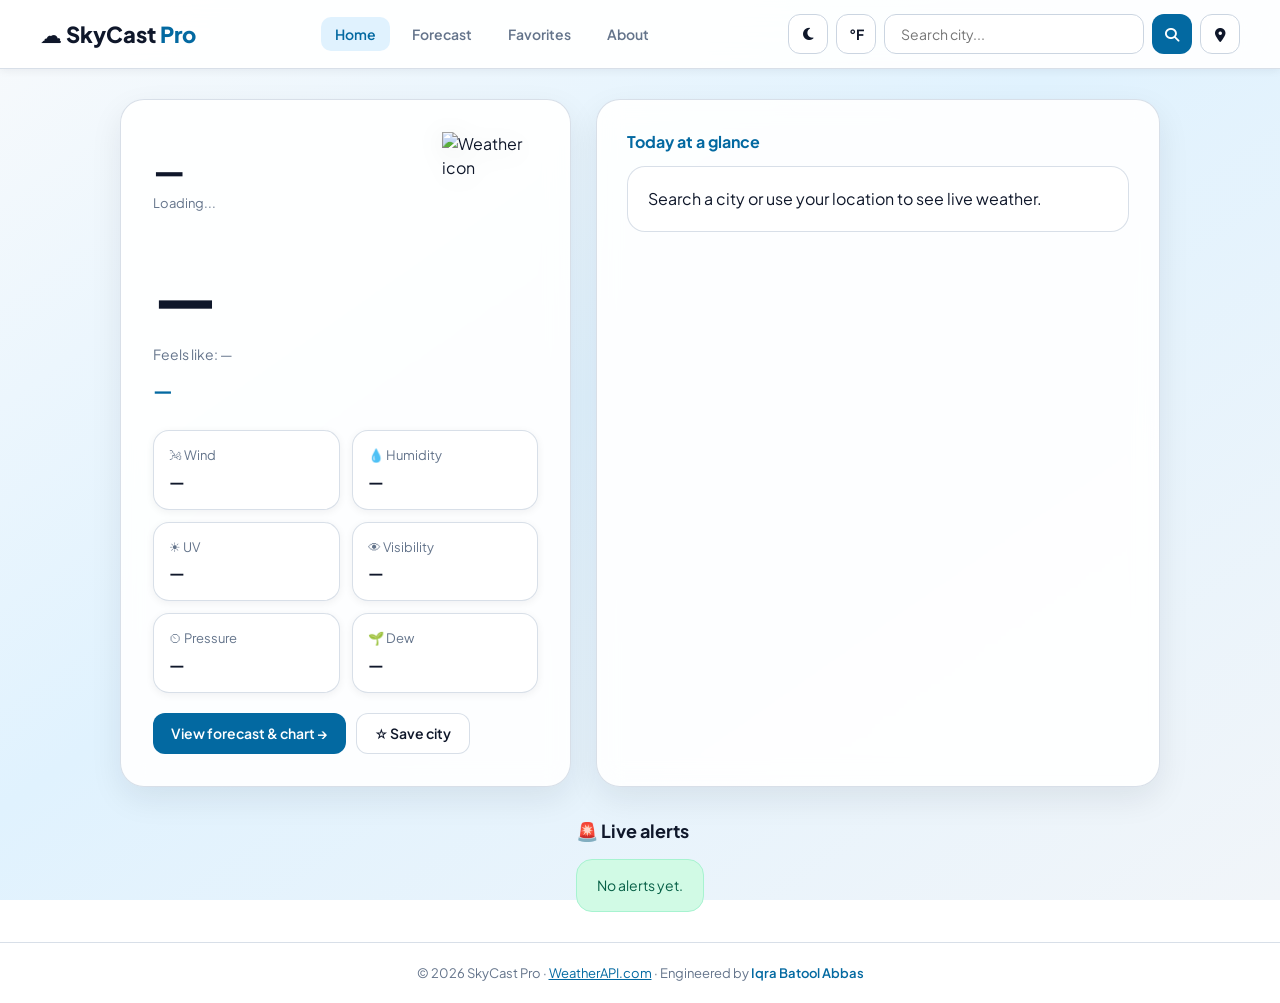
==== index.html @ 9d380429 "Initial commit - SkyCast Weather App" ====
<!DOCTYPE html>
<html lang="en">
<head>
  <meta charset="UTF-8">
  <meta name="viewport" content="width=device-width, initial-scale=1.0">
  <title>Home — SkyCast Weather</title>
  <script>document.documentElement.setAttribute("data-theme", localStorage.getItem("skycast_theme") || "light");</script>
  <link rel="stylesheet" href="style.css">
  <link rel="stylesheet" href="https://cdnjs.cloudflare.com/ajax/libs/font-awesome/6.5.1/css/all.min.css">
</head>
<body data-page="home">

  <nav class="navbar">
    <a href="index.html" class="logo">☁ SkyCast <span>Pro</span></a>
    <button id="navToggle" class="nav-toggle" type="button" aria-label="Open menu"><i class="fa-solid fa-bars"></i></button>
    <ul class="nav-links">
      <li><a href="index.html" class="nav-link" data-page="home">Home</a></li>
      <li><a href="forecast.html" class="nav-link" data-page="forecast">Forecast</a></li>
      <li><a href="favorites.html" class="nav-link" data-page="favorites">Favorites</a></li>
      <li><a href="about.html" class="nav-link" data-page="about">About</a></li>
    </ul>
    <div class="search-box">
      <button id="themeToggleBtn" class="theme-btn" type="button" aria-label="Toggle theme"></button>
      <button id="unitToggleBtn" class="unit-btn" type="button">°F</button>
      <input type="text" id="cityInput" placeholder="Search city...">
      <button id="searchBtn" type="button"><i class="fa-solid fa-magnifying-glass"></i></button>
      <button id="locationBtn" type="button"><i class="fa-solid fa-location-dot"></i></button>
    </div>
  </nav>

  <main class="main-container page-home home-clean">
    <section class="weather-card weather-card--hero">
      <div class="weather-top">
        <div>
          <h1 id="cityName">—</h1>
          <p id="regionText" class="region-text"></p>
          <p id="date">Loading...</p>
        </div>
        <img id="weatherIcon" src="" alt="Weather icon" width="96" height="96">
      </div>

      <div class="temp-container">
        <h2 id="temp">—</h2>
        <p id="feelsLikeMain">Feels like: —</p>
      </div>

      <p id="condition" class="condition-text">—</p>

      <div class="details-grid">
        <div class="detail-box">🌬 Wind <span id="windData">—</span></div>
        <div class="detail-box">💧 Humidity <span id="humidityData">—</span></div>
        <div class="detail-box">☀ UV <span id="uvData">—</span></div>
        <div class="detail-box">👁 Visibility <span id="visibilityData">—</span></div>
        <div class="detail-box">⏲ Pressure <span id="pressureData">—</span></div>
        <div class="detail-box">🌱 Dew <span id="dewPointData">—</span></div>
      </div>

      <div class="page-actions">
        <a href="forecast.html" class="btn-primary">View forecast & chart →</a>
        <button type="button" id="addFavoriteBtn" class="btn-secondary">☆ Save city</button>
      </div>
    </section>

    <section class="forecast-section">
      <h2 class="section-title">Today at a glance</h2>
      <div id="todaySummaryText" class="today-box summary-rich">
        Search a city or use your location to see live weather.
      </div>
    </section>
  </main>

  <section class="alert-section home-alerts">
    <h2>🚨 Live alerts</h2>
    <div class="alert-box" id="alertBox">No alerts yet.</div>
  </section>

  <footer class="app-footer"></footer>

  <script src="config.js"></script>
  <script src="js/api.js"></script>
  <script src="js/common.js"></script>
  <script src="js/home.js"></script>
</body>
</html>
---- style.css ----
/* ================= GLOBAL RESETS & VARIABLES ================= */
@import url('https://fonts.googleapis.com/css2?family=Plus+Jakarta+Sans:wght@400;500;600;700;800&display=swap');

* {
    margin: 0;
    padding: 0;
    box-sizing: border-box;
    font-family: 'Plus Jakarta Sans', 'Segoe UI', system-ui, sans-serif;
}

:root,
[data-theme="light"] {
    --bg-gradient: linear-gradient(145deg, #f8fafc 0%, #e0f2fe 45%, #f1f5f9 100%);
    --card-bg: rgba(255, 255, 255, 0.92);
    --card-solid: #ffffff;
    --card-border: rgba(203, 213, 225, 0.75);
    --text-main: #0f172a;
    --text-muted: #64748b;
    --accent-blue: #0369a1;
    --accent-sky: #0ea5e9;
    --accent-glow: rgba(14, 165, 233, 0.25);
    --input-bg: #ffffff;
    --nav-bg: rgba(255, 255, 255, 0.92);
    --footer-bg: rgba(255, 255, 255, 0.95);
    --tab-bg: #e2e8f0;
    --detail-bg: #f8fafc;
    --chart-line: #0ea5e9;
    --chart-fill: rgba(14, 165, 233, 0.18);
    --chart-grid: rgba(100, 116, 139, 0.2);
    --hero-overlay: linear-gradient(180deg, transparent 30%, rgba(15, 23, 42, 0.75) 100%);
    --shadow-sm: 0 2px 8px rgba(15, 23, 42, 0.06);
    --shadow-md: 0 12px 32px rgba(15, 23, 42, 0.08);
    --shadow-lg: 0 20px 50px rgba(15, 23, 42, 0.12);
    --radius-lg: 24px;
    --radius-md: 16px;
}

[data-theme="dark"] {
    --bg-gradient: linear-gradient(145deg, #0f172a 0%, #1e293b 45%, #0c4a6e 100%);
    --card-bg: rgba(30, 41, 59, 0.92);
    --card-solid: #1e293b;
    --card-border: rgba(51, 65, 85, 0.9);
    --text-main: #f1f5f9;
    --text-muted: #94a3b8;
    --accent-blue: #38bdf8;
    --accent-sky: #7dd3fc;
    --accent-glow: rgba(56, 189, 248, 0.3);
    --input-bg: #1e293b;
    --nav-bg: rgba(15, 23, 42, 0.95);
    --footer-bg: rgba(15, 23, 42, 0.98);
    --tab-bg: #334155;
    --detail-bg: #0f172a;
    --chart-line: #38bdf8;
    --chart-fill: rgba(56, 189, 248, 0.15);
    --chart-grid: rgba(148, 163, 184, 0.15);
    --hero-overlay: linear-gradient(180deg, transparent 20%, rgba(15, 23, 42, 0.9) 100%);
    --shadow-sm: 0 2px 12px rgba(0, 0, 0, 0.3);
    --shadow-md: 0 12px 32px rgba(0, 0, 0, 0.35);
    --shadow-lg: 0 20px 50px rgba(0, 0, 0, 0.45);
}

html {
    scroll-behavior: smooth;
}

body {
    background: var(--bg-gradient);
    background-attachment: fixed;
    color: var(--text-main);
    min-height: 100vh;
    overflow-x: hidden;
    line-height: 1.5;
    display: flex;
    flex-direction: column;
    transition: background 0.4s ease, color 0.3s ease;
}

/* ================= NAVBAR LAYER ================= */
.navbar {
    width: 100%;
    padding: 14px 40px;
    display: flex;
    justify-content: space-between;
    align-items: center;
    gap: 16px;
    background: var(--nav-bg);
    backdrop-filter: blur(16px);
    -webkit-backdrop-filter: blur(16px);
    border-bottom: 1px solid var(--card-border);
    box-shadow: var(--shadow-sm);
    position: sticky;
    top: 0;
    z-index: 100;
}

.logo {
    font-size: 22px;
    font-weight: 800;
    color: var(--text-main);
}

.logo span {
    color: var(--accent-blue);
}

.search-box {
    display: flex;
    gap: 8px;
    align-items: center;
}

.search-box input {
    padding: 10px 16px;
    width: 260px;
    border: 1px solid #cbd5e1;
    outline: none;
    border-radius: 12px;
    background: var(--input-bg);
    color: var(--text-main);
    font-size: 14px;
    transition: all 0.3s ease;
}

.search-box input:focus {
    border-color: var(--accent-blue);
    box-shadow: 0 0 0 3px rgba(2, 132, 199, 0.15);
}

.search-box button {
    width: 40px;
    height: 40px;
    border: 1px solid #cbd5e1;
    border-radius: 12px;
    cursor: pointer;
    background: #ffffff;
    color: var(--text-main);
    font-size: 14px;
    transition: all 0.2s ease;
}

.search-box button:hover {
    background: #f1f5f9;
    transform: translateY(-1px);
}

#searchBtn {
    background: var(--accent-blue);
    color: #ffffff;
    border: none;
}

#searchBtn:hover {
    background: #0369a1;
    box-shadow: 0 4px 12px rgba(2, 132, 199, 0.2);
}

/* ================= MAIN CONFIGURATION GRID ================= */
.main-container {
    width: 100%;
    display: grid;
    grid-template-columns: 1fr 1.25fr;
    gap: 25px;
    padding: 30px;
    max-width: 1300px;
    margin: 0 auto;
}

/* ================= LEFT MAIN WEATHER MODULE ================= */
.weather-card {
    background: var(--card-bg);
    border: 1px solid var(--card-border);
    border-radius: var(--radius-lg);
    padding: 32px;
    box-shadow: var(--shadow-md);
    backdrop-filter: blur(12px);
    transition: box-shadow 0.3s ease, transform 0.3s ease;
}

.weather-card:hover {
    box-shadow: var(--shadow-lg);
}

.weather-top {
    display: flex;
    justify-content: space-between;
    align-items: center;
}

.weather-top img {
    width: 80px;
    height: 80px;
}

#cityName {
    font-size: 32px;
    font-weight: 800;
}

#date {
    color: var(--text-muted);
    font-size: 13px;
}

.temp-container {
    margin: 20px 0 10px;
}

#temp {
    font-size: 64px;
    font-weight: 800;
    color: var(--text-main);
}

#feelsLikeMain {
    color: var(--text-muted);
    font-size: 14px;
}

#condition {
    font-size: 20px;
    font-weight: 700;
    color: var(--accent-blue);
}

.details-grid {
    display: grid;
    grid-template-columns: repeat(2, 1fr);
    gap: 12px;
    margin-top: 25px;
}

.detail-box {
    background: var(--card-solid);
    border: 1px solid var(--card-border);
    padding: 15px;
    border-radius: 16px;
    font-size: 13px;
    color: var(--text-muted);
    transition: all 0.25s ease;
}

.detail-box:hover {
    transform: translateY(-2px);
    border-color: var(--accent-blue);
    box-shadow: 0 4px 12px rgba(0, 0, 0, 0.05);
}

.detail-box span {
    display: block;
    font-size: 16px;
    font-weight: 700;
    color: var(--text-main);
    margin-top: 4px;
}

/* ================= RIGHT EXTENSION FORECAST CONTAINER ================= */
.forecast-section {
    background: var(--card-bg);
    border: 1px solid var(--card-border);
    border-radius: var(--radius-lg);
    padding: 30px;
    box-shadow: var(--shadow-md);
    backdrop-filter: blur(12px);
}

.forecast-tabs {
    display: flex;
    gap: 6px;
    margin-bottom: 25px;
    background: var(--tab-bg);
    padding: 4px;
    border-radius: 14px;
}

.tab-btn {
    flex: 1;
    padding: 10px;
    border: none;
    border-radius: 10px;
    cursor: pointer;
    background: transparent;
    color: var(--text-muted);
    font-size: 13px;
    font-weight: 600;
    transition: all 0.2s ease;
}

.tab-btn.active {
    background: var(--card-solid);
    color: var(--text-main);
    font-weight: 700;
    box-shadow: 0 2px 8px rgba(0,0,0,0.06);
}

/* INTERFACES CONTENT BLOCKS */
.forecast-content {
    display: none; /* Soft hide fallback */
}

.today-box {
    background: var(--card-solid);
    border: 1px solid var(--card-border);
    padding: 20px;
    border-radius: 18px;
}

.today-box h3 {
    color: var(--accent-blue);
    font-size: 16px;
    margin-bottom: 6px;
}

.today-box p {
    font-size: 14px;
    color: var(--text-main);
}

/* ================= 24-HOUR VERTICAL LIST ================= */
.panel-subtitle {
    font-size: 13px;
    color: var(--text-muted);
    margin-bottom: 16px;
    font-weight: 600;
    letter-spacing: 0.02em;
}

.hourly-container {
    display: flex;
    flex-direction: column;
    gap: 10px;
    width: 100%;
    padding: 4px 2px;
}

.hourly-container.hourly-24 {
    max-height: none;
    overflow: visible;
}

.hourly-container:not(.hourly-24) {
    max-height: 420px;
    overflow-y: auto;
}

.hourly-container::-webkit-scrollbar {
    width: 6px;
}
.hourly-container::-webkit-scrollbar-thumb {
    background: #94a3b8;
    border-radius: 10px;
}

.hour-box {
    width: 100%;
    background: var(--card-solid);
    border: 1px solid var(--card-border);
    padding: 14px 20px;
    border-radius: var(--radius-md);
    display: grid;
    grid-template-columns: 1.1fr 0.9fr 1.4fr;
    align-items: center;
    gap: 16px;
    transition: all 0.25s ease;
    position: relative;
}

.hour-box:hover {
    transform: translateX(6px);
    border-color: var(--accent-sky);
    box-shadow: var(--shadow-sm);
}

.hour-box--now {
    border-color: var(--accent-blue);
    background: linear-gradient(135deg, rgba(14, 165, 233, 0.2) 0%, var(--card-solid) 100%);
    box-shadow: 0 0 0 2px var(--accent-glow);
}

.hour-time {
    display: flex;
    align-items: center;
    gap: 10px;
    flex-wrap: wrap;
}

.hour-index {
    font-size: 11px;
    font-weight: 700;
    color: var(--accent-blue);
    background: #e0f2fe;
    padding: 4px 8px;
    border-radius: 8px;
    min-width: 28px;
    text-align: center;
}

.hour-time strong {
    font-size: 15px;
    color: var(--text-main);
}

.now-badge {
    font-size: 10px;
    font-weight: 700;
    text-transform: uppercase;
    background: var(--accent-blue);
    color: #fff;
    padding: 3px 8px;
    border-radius: 20px;
    letter-spacing: 0.05em;
}

.hour-temp {
    display: flex;
    align-items: center;
    gap: 12px;
    justify-content: center;
}

.hour-temp h4 {
    font-size: 20px;
    font-weight: 800;
    color: var(--text-main);
    margin: 0;
}

.hour-details {
    display: flex;
    flex-direction: column;
    align-items: flex-end;
    gap: 4px;
    font-size: 12px;
    color: var(--text-muted);
    font-weight: 500;
}

.hour-condition {
    font-size: 13px;
    color: var(--text-main);
    font-weight: 600;
    text-align: right;
}

/* ================= NEW TEMPORARY ADDITIONS ================= */
body {
    transition: background 0.8s ease-in-out; /* Background color smooth change karne ke liye */
}

/* Premium Unit Switcher Button Styling */
.unit-btn {
    width: 40px;
    height: 40px;
    border: 1px solid #cbd5e1;
    border-radius: 12px;
    cursor: pointer;
    background: #ffffff;
    color: var(--accent-blue);
    font-weight: 700;
    font-size: 14px;
    transition: all 0.2s ease;
}

.unit-btn:hover {
    background: var(--accent-blue);
    color: #ffffff;
    border-color: var(--accent-blue);
    transform: translateY(-1px);
}

/* Card ke andar ka text layout matching */
.hour-box p {
    font-size: 14px;
    color: var(--text-muted);
    font-weight: 600;
}

.hour-box h4 {
    font-size: 18px;
    font-weight: 700;
    color: var(--text-main);
    margin: 0; /* Extra center margins khatam */
}
.daily-box {
    display: flex;
    flex-direction: column;
    gap: 10px;
    max-height: 320px;
    overflow-y: auto;
}

.day-card {
    background: var(--card-solid);
    border: 1px solid var(--card-border);
    padding: 14px 20px;
    border-radius: 16px;
    display: flex;
    justify-content: space-between;
    align-items: center;
}

/* ================= INNOVATIVE FEATURE INTERFACE ================= */
.innovative-health-section {
    width: 100%;
    max-width: 1300px;
    margin: 0 auto;
    padding: 0 30px 25px;
}

.innovative-health-section .ai-card {
    background: var(--card-bg);
    border: 1px solid var(--card-border);
    border-left: 5px solid var(--accent-blue);
    padding: 25px;
    border-radius: 20px;
}

.meter-container {
    background: #cbd5e1;
    border-radius: 10px;
    height: 8px;
    width: 100%;
    margin: 15px 0;
    overflow: hidden;
}

#riskMeterBar {
    width: 0%;
    height: 100%;
    background-color: var(--accent-blue);
    transition: width 0.5s ease;
}

/* ================= AI DEEP INSIGHTS SECTION ================= */
.ai-section {
    max-width: 1300px;
    margin: 0 auto;
    padding: 0 30px 30px;
}

.ai-section h2, .alert-section h2 {
    font-size: 18px;
    margin-bottom: 15px;
}

.ai-grid {
    display: grid;
    grid-template-columns: repeat(auto-fit, minmax(240px, 1fr));
    gap: 15px;
}

.ai-card {
    background: var(--card-bg);
    border: 1px solid var(--card-border);
    padding: 20px;
    border-radius: 18px;
    font-size: 14px;
}

/* ================= ALERTS & FOOTER ================= */
.alert-section {
    max-width: 1300px;
    margin: 0 auto;
    padding: 0 30px 30px;
}

.alert-box {
    padding: 15px 20px;
    border-radius: 16px;
    background: #d1fae5;
    border: 1px solid #a7f3d0;
    color: #065f46;
    font-size: 14px;
}


.app-footer {
    width: 100%;
    padding: 20px 16px;
    margin-top: auto;
    border-top: 1px solid var(--card-border);
    background: var(--footer-bg);
    text-align: center;
    font-size: 13px;
    color: var(--text-muted);
    line-height: 1.6;
}

.app-footer p {
    margin: 0;
}

.app-footer span {
    font-weight: 600;
    color: var(--accent-blue);
}

.footer-content p {
    margin: 4px 0;
}

.developer-tag span {
    font-weight: 600;
    color: var(--accent-blue, #0284c7);
}

/* ================= MULTI-PAGE NAV ================= */
.logo {
    text-decoration: none;
    color: inherit;
}

.nav-links {
    display: flex;
    gap: 8px;
    list-style: none;
    margin: 0;
    padding: 0;
}

.nav-link {
    padding: 8px 14px;
    border-radius: 10px;
    text-decoration: none;
    color: var(--text-muted);
    font-size: 14px;
    font-weight: 600;
    transition: all 0.2s ease;
}

.nav-link:hover,
.nav-link.active {
    background: #e0f2fe;
    color: var(--accent-blue);
}

.page-wrap {
    max-width: 960px;
    margin: 0 auto;
    padding: 30px;
}

.page-header h1 {
    font-size: 28px;
    font-weight: 800;
}

.muted, .region-text {
    color: var(--text-muted);
    font-size: 14px;
}

.section-title {
    font-size: 16px;
    margin-bottom: 12px;
    color: var(--accent-blue);
}

.page-actions {
    display: flex;
    gap: 10px;
    flex-wrap: wrap;
    margin-top: 20px;
}

.btn-primary,
.btn-secondary {
    display: inline-block;
    padding: 10px 18px;
    border-radius: 12px;
    font-size: 14px;
    font-weight: 600;
    text-decoration: none;
    cursor: pointer;
    border: none;
    transition: all 0.2s ease;
}

.btn-primary {
    background: var(--accent-blue);
    color: #fff;
}

.btn-primary:hover {
    background: #0369a1;
}

.btn-secondary {
    background: var(--card-solid);
    border: 1px solid var(--card-border);
    color: var(--text-main);
}

.btn-secondary:hover {
    border-color: var(--accent-blue);
}

/* Home summary (no hourly on home) */
.summary-rich .summary-lead {
    font-size: 18px;
    font-weight: 700;
    color: var(--accent-blue);
    margin-bottom: 14px;
}

.summary-stats {
    display: grid;
    grid-template-columns: repeat(2, 1fr);
    gap: 10px;
    margin-bottom: 14px;
}

.summary-stats span {
    background: var(--detail-bg);
    border: 1px solid var(--card-border);
    padding: 10px 12px;
    border-radius: 12px;
    font-size: 13px;
    color: var(--text-muted);
}

.summary-stats strong {
    display: block;
    font-size: 16px;
    color: var(--text-main);
    margin-bottom: 2px;
}

.summary-note {
    font-size: 13px;
    color: var(--text-muted);
    padding-top: 12px;
    border-top: 1px dashed var(--card-border);
}

.summary-note a {
    color: var(--accent-blue);
    font-weight: 600;
    text-decoration: none;
}

.summary-note a:hover {
    text-decoration: underline;
}

.alert-danger {
    background: #fee2e2 !important;
    border-color: #fecaca !important;
    color: #991b1b !important;
}

.alert-warn {
    background: #fff7ed !important;
    border-color: #fed7aa !important;
    color: #c2410c !important;
}

.alert-rain {
    background: #e0f2fe !important;
    border-color: #bae6fd !important;
    color: #0369a1 !important;
}

.forecast-section.full-width {
    max-width: 100%;
}

.forecast-panel[hidden] {
    display: none !important;
}

.hour-meta {
    font-size: 11px;
    color: var(--text-muted);
    max-width: 140px;
    text-align: right;
}

.favorites-grid {
    display: grid;
    grid-template-columns: repeat(auto-fill, minmax(220px, 1fr));
    gap: 16px;
}

.favorite-card {
    background: var(--card-bg);
    border: 1px solid var(--card-border);
    border-radius: 20px;
    padding: 20px;
    text-align: center;
}

.fav-top {
    display: flex;
    justify-content: space-between;
    align-items: center;
}

.fav-remove {
    background: none;
    border: none;
    font-size: 22px;
    cursor: pointer;
    color: var(--text-muted);
}

.fav-temp {
    font-size: 28px;
    font-weight: 800;
    margin: 8px 0;
}

.empty-state {
    grid-column: 1 / -1;
    text-align: center;
    color: var(--text-muted);
    padding: 40px;
}

/* ================= THEME & NAV TOGGLES ================= */
.theme-btn,
.nav-toggle {
    width: 40px;
    height: 40px;
    border: 1px solid var(--card-border);
    border-radius: 12px;
    cursor: pointer;
    background: var(--card-solid);
    color: var(--accent-blue);
    font-size: 15px;
    display: flex;
    align-items: center;
    justify-content: center;
    transition: all 0.2s ease;
    flex-shrink: 0;
}

.theme-btn:hover,
.nav-toggle:hover {
    background: var(--accent-blue);
    color: #fff;
    border-color: var(--accent-blue);
}

.nav-toggle {
    display: none;
}

/* ================= HOME (clean, no side image) ================= */
.home-clean {
    max-width: 1100px;
}

.weather-card--hero .weather-top img {
    width: 96px;
    height: 96px;
    filter: drop-shadow(0 4px 12px rgba(0, 0, 0, 0.08));
}

.home-alerts {
    max-width: 1100px;
    margin-left: auto;
    margin-right: auto;
}

/* ================= CHART ================= */
.card-block {
    background: var(--card-bg);
    border: 1px solid var(--card-border);
    border-radius: var(--radius-lg);
    padding: 24px;
    box-shadow: var(--shadow-md);
    backdrop-filter: blur(12px);
}

.chart-section {
    max-width: 1300px;
    margin: 0 auto 20px;
    padding: 0 30px;
}

.chart-header {
    margin-bottom: 16px;
}

.chart-header h2 {
    font-size: 17px;
    font-weight: 700;
    color: var(--text-main);
    display: flex;
    align-items: center;
    gap: 8px;
}

.chart-header h2 i {
    color: var(--accent-blue);
}

.chart-wrap {
    position: relative;
    height: 220px;
    width: 100%;
}

.page-health {
    padding: 0;
    max-width: 100%;
    margin-bottom: 24px;
}

.page-health .ai-card {
    margin: 0;
}

/* ================= ABOUT PAGE ================= */
.about-page {
    max-width: 960px;
    margin: 0 auto;
    padding: 28px 24px 40px;
    flex: 1;
}

.about-hero-card {
    text-align: center;
    padding: 48px 32px;
    margin-bottom: 32px;
    background: var(--card-bg);
    border-radius: var(--radius-lg);
    border: 1px solid var(--card-border);
    box-shadow: var(--shadow-lg);
    backdrop-filter: blur(12px);
}

.about-hero-badge {
    display: inline-flex;
    align-items: center;
    gap: 8px;
    padding: 8px 16px;
    background: linear-gradient(135deg, #e0f2fe, #bae6fd);
    color: var(--accent-blue);
    border-radius: 50px;
    font-size: 13px;
    font-weight: 700;
    margin-bottom: 20px;
}

.about-hero-card h1 {
    font-size: clamp(2rem, 5vw, 2.75rem);
    font-weight: 800;
    color: var(--text-main);
    margin-bottom: 12px;
    letter-spacing: -0.02em;
}

.about-hero-text {
    font-size: 16px;
    color: var(--text-muted);
    max-width: 520px;
    margin: 0 auto 28px;
    line-height: 1.7;
}

.about-hero-actions {
    display: flex;
    gap: 12px;
    justify-content: center;
    flex-wrap: wrap;
}

.about-hero-actions .btn-primary,
.about-hero-actions .btn-secondary {
    display: inline-flex;
    align-items: center;
    gap: 8px;
    padding: 12px 22px;
}

.features-head {
    text-align: center;
    margin-bottom: 28px;
}

.features-head h2 {
    font-size: 24px;
    font-weight: 800;
    color: var(--text-main);
    margin-bottom: 6px;
}

.about-features {
    margin-bottom: 32px;
}

.features-showcase {
    display: grid;
    grid-template-columns: repeat(auto-fit, minmax(200px, 1fr));
    gap: 16px;
}

.about-feature-card {
    background: var(--card-bg);
    border: 1px solid var(--card-border);
    border-radius: 20px;
    padding: 24px;
    transition: transform 0.25s ease, box-shadow 0.25s ease, border-color 0.25s;
    position: relative;
    overflow: hidden;
}

.about-feature-card::before {
    content: "";
    position: absolute;
    top: 0;
    left: 0;
    right: 0;
    height: 4px;
    background: linear-gradient(90deg, var(--accent-sky), var(--accent-blue));
    opacity: 0;
    transition: opacity 0.25s;
}

.about-feature-card:hover {
    transform: translateY(-5px);
    box-shadow: var(--shadow-lg);
    border-color: var(--accent-sky);
}

.about-feature-card:hover::before {
    opacity: 1;
}

.feature-icon-wrap {
    width: 52px;
    height: 52px;
    border-radius: 16px;
    display: flex;
    align-items: center;
    justify-content: center;
    font-size: 22px;
    margin-bottom: 16px;
    color: #fff;
}

.feature-card--home .feature-icon-wrap { background: linear-gradient(135deg, #0ea5e9, #0369a1); }
.feature-card--forecast .feature-icon-wrap { background: linear-gradient(135deg, #8b5cf6, #6d28d9); }
.feature-card--fav .feature-icon-wrap { background: linear-gradient(135deg, #f59e0b, #d97706); }
.feature-card--theme .feature-icon-wrap { background: linear-gradient(135deg, #334155, #0f172a); }

.feature-tag {
    display: inline-block;
    margin-top: 14px;
    font-size: 11px;
    font-weight: 700;
    text-transform: uppercase;
    letter-spacing: 0.06em;
    padding: 4px 10px;
    border-radius: 20px;
    background: var(--detail-bg);
    color: var(--accent-blue);
    border: 1px solid var(--card-border);
}

.about-feature-card h3 {
    font-size: 17px;
    font-weight: 700;
    margin-bottom: 8px;
    color: var(--text-main);
}

.about-feature-card p {
    font-size: 14px;
    color: var(--text-muted);
    line-height: 1.6;
}

.about-feature-card a {
    color: var(--accent-blue);
    font-weight: 600;
}

.about-feature-card code {
    background: var(--detail-bg);
    padding: 2px 7px;
    border-radius: 6px;
    font-size: 12px;
    color: var(--text-main);
}

.about-steps-card {
    background: var(--card-bg);
    border: 1px solid var(--card-border);
    border-radius: var(--radius-lg);
    padding: 32px;
    margin-bottom: 24px;
    box-shadow: var(--shadow-md);
}

.about-steps-card h2 {
    font-size: 20px;
    font-weight: 800;
    margin-bottom: 20px;
    color: var(--text-main);
}

.about-steps {
    list-style: none;
    display: flex;
    flex-direction: column;
    gap: 20px;
}

.about-steps li {
    display: flex;
    gap: 18px;
    align-items: flex-start;
}

.step-num {
    flex-shrink: 0;
    width: 36px;
    height: 36px;
    background: linear-gradient(135deg, var(--accent-sky), var(--accent-blue));
    color: #fff;
    border-radius: 12px;
    display: flex;
    align-items: center;
    justify-content: center;
    font-weight: 800;
    font-size: 15px;
}

.about-steps strong {
    display: block;
    font-size: 15px;
    margin-bottom: 4px;
    color: var(--text-main);
}

.about-steps p {
    font-size: 14px;
    color: var(--text-muted);
    line-height: 1.5;
}

.about-steps code {
    background: var(--detail-bg);
    padding: 2px 6px;
    border-radius: 4px;
    font-size: 12px;
}

.about-credits {
    text-align: center;
    padding: 24px;
}

.about-credits span {
    font-weight: 700;
    color: var(--accent-blue);
}

.app-footer a {
    color: var(--accent-blue);
}

.detail-box {
    box-shadow: var(--shadow-sm);
}

.day-card {
    transition: all 0.2s ease;
}

.day-card:hover {
    border-color: var(--accent-sky);
    transform: translateX(4px);
    box-shadow: var(--shadow-sm);
}

.favorite-card {
    box-shadow: var(--shadow-md);
    transition: transform 0.25s ease, box-shadow 0.25s ease;
}

.favorite-card:hover {
    transform: translateY(-4px);
    box-shadow: var(--shadow-lg);
}

.ai-card {
    transition: transform 0.2s ease, box-shadow 0.2s ease;
}

.ai-card:hover {
    transform: translateY(-2px);
    box-shadow: var(--shadow-sm);
}

.condition-text {
    font-size: 20px;
    font-weight: 700;
    color: var(--accent-blue);
    margin-top: 4px;
}

/* RESPONSIVE LAYOUTS */
@media (max-width: 900px) {
    .main-container { grid-template-columns: 1fr; padding: 15px; }
    .nav-toggle { display: flex; }
    .navbar {
        padding: 12px 16px;
        flex-wrap: wrap;
        gap: 10px;
    }
    .nav-links {
        display: none;
        order: 4;
        width: 100%;
        flex-direction: column;
        background: var(--card-bg);
        border: 1px solid var(--card-border);
        border-radius: var(--radius-md);
        padding: 12px;
        box-shadow: var(--shadow-md);
    }
    .nav-links.open {
        display: flex;
    }
    .nav-links li { width: 100%; }
    .nav-link {
        display: block;
        width: 100%;
        text-align: center;
        padding: 12px;
    }
    .search-box {
        flex: 1;
        min-width: 0;
        flex-wrap: wrap;
        justify-content: flex-end;
    }
    .search-box input {
        width: 100%;
        min-width: 0;
        flex: 1 1 140px;
    }
    .innovative-health-section, .ai-section, .alert-section { padding: 0 15px 20px; }
    .page-wrap { padding: 15px; }
    .hour-box {
        grid-template-columns: 1fr;
        gap: 10px;
        text-align: left;
    }
    .hour-details { align-items: flex-start; }
    .hour-temp { justify-content: flex-start; }
    .summary-stats { grid-template-columns: 1fr; }
    .about-hero-card { padding: 32px 20px; }
    .features-showcase { grid-template-columns: 1fr; }
}

@media (max-width: 600px) {
    #temp { font-size: 48px; }
    #cityName { font-size: 26px; }
    .chart-wrap { height: 180px; }
    .search-box button,
    .search-box .unit-btn,
    .search-box .theme-btn {
        width: 38px;
        height: 38px;
    }
}
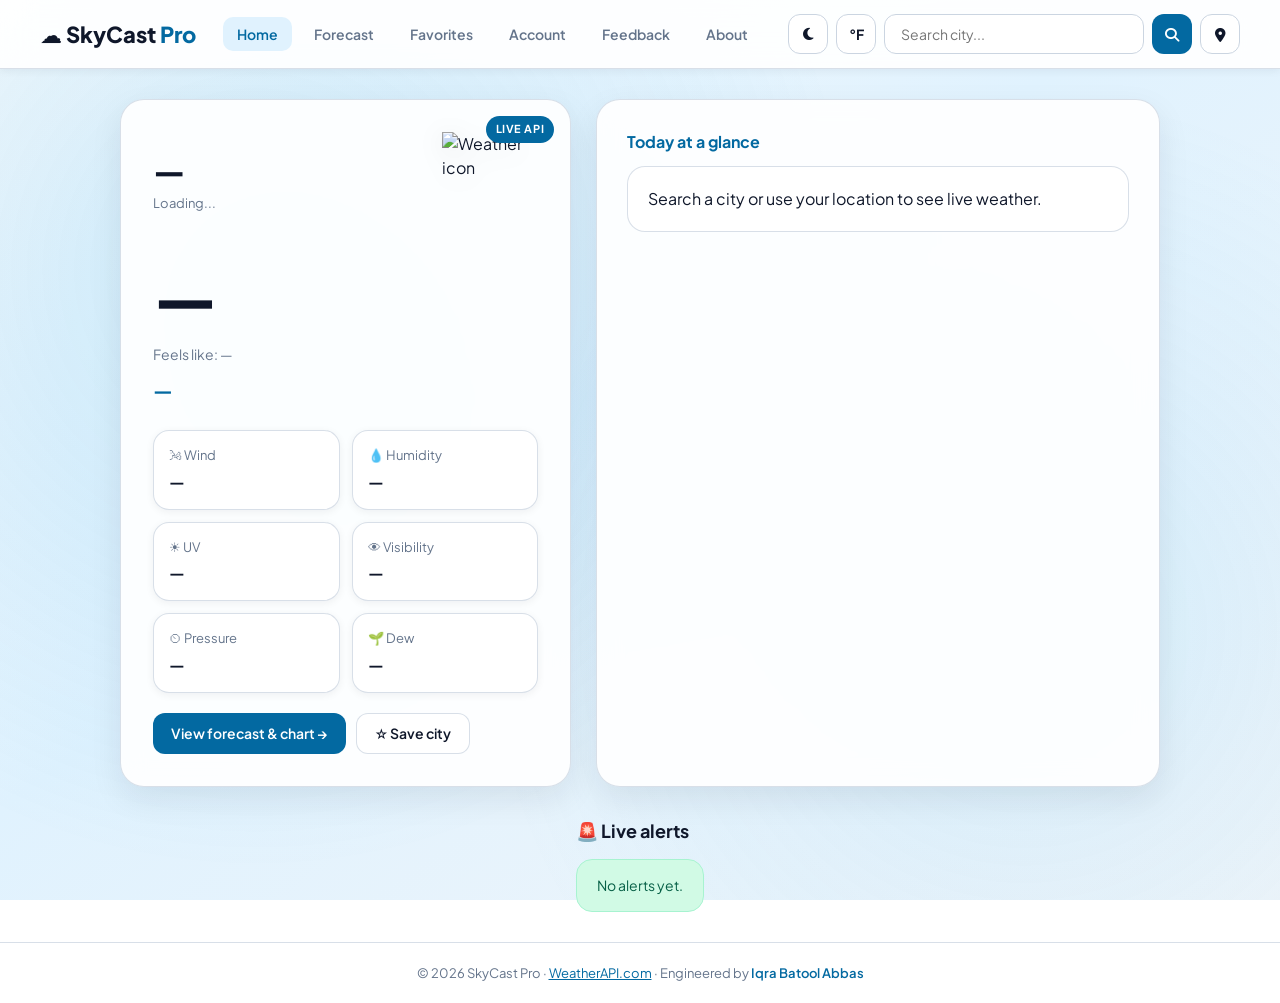
==== commit 3e9d5b9c: "updated" ====
--- a/index.html
+++ b/index.html
@@ -17,6 +17,8 @@
       <li><a href="index.html" class="nav-link" data-page="home">Home</a></li>
       <li><a href="forecast.html" class="nav-link" data-page="forecast">Forecast</a></li>
       <li><a href="favorites.html" class="nav-link" data-page="favorites">Favorites</a></li>
+      <li><a href="account.html" class="nav-link" data-page="account">Account</a></li>
+      <li><a href="feedback.html" class="nav-link" data-page="feedback">Feedback</a></li>
       <li><a href="about.html" class="nav-link" data-page="about">About</a></li>
     </ul>
     <div class="search-box">
@@ -30,6 +32,7 @@
 
   <main class="main-container page-home home-clean">
     <section class="weather-card weather-card--hero">
+      <span class="live-badge">Live API</span>
       <div class="weather-top">
         <div>
           <h1 id="cityName">—</h1>
@@ -78,6 +81,7 @@
 
   <script src="config.js"></script>
   <script src="js/api.js"></script>
+  <script src="js/auth.js"></script>
   <script src="js/common.js"></script>
   <script src="js/home.js"></script>
 </body>
--- a/style.css
+++ b/style.css
@@ -1148,15 +1148,6 @@
     font-size: 12px;
 }
 
-.about-credits {
-    text-align: center;
-    padding: 24px;
-}
-
-.about-credits span {
-    font-weight: 700;
-    color: var(--accent-blue);
-}
 
 .app-footer a {
     color: var(--accent-blue);
@@ -1190,9 +1181,116 @@
     transition: transform 0.2s ease, box-shadow 0.2s ease;
 }
 
+.ai-card {
+    transition: transform 0.25s ease, box-shadow 0.25s ease, background 0.25s ease, border-color 0.25s ease;
+}
+
 .ai-card:hover {
+    transform: translateY(-3px);
+    box-shadow: var(--shadow-md);
+    background: linear-gradient(135deg, #e0f2fe 0%, var(--card-solid) 100%);
+    border-color: var(--accent-sky);
+}
+
+.alert-box {
+    transition: background 0.3s ease, border-color 0.3s ease, transform 0.2s ease;
+}
+
+.alert-box:hover {
     transform: translateY(-2px);
-    box-shadow: var(--shadow-sm);
+    filter: brightness(1.03);
+}
+
+.alert-box.alert-danger:hover {
+    background: #fecaca !important;
+    border-color: #f87171 !important;
+}
+
+.alert-box.alert-warn:hover {
+    background: #fed7aa !important;
+    border-color: #fb923c !important;
+}
+
+.alert-box.alert-rain:hover {
+    background: #bae6fd !important;
+    border-color: #38bdf8 !important;
+}
+
+.alert-box:not(.alert-danger):not(.alert-warn):not(.alert-rain):hover {
+    background: #bbf7d0 !important;
+    border-color: #4ade80 !important;
+}
+
+.gallery-polish {
+    margin-top: 8px;
+}
+
+.gallery-polish h2 {
+    text-align: center;
+    margin-bottom: 6px;
+}
+
+.gallery-polish > .muted {
+    text-align: center;
+    margin-bottom: 8px;
+}
+
+.gallery-polish .weather-gallery {
+    gap: 18px;
+    grid-template-columns: repeat(auto-fill, minmax(160px, 1fr));
+}
+
+.gallery-polish .gallery-item {
+    position: relative;
+    border-radius: 18px;
+    box-shadow: var(--shadow-md);
+    overflow: hidden;
+    aspect-ratio: 4 / 3;
+}
+
+.gallery-polish .gallery-item img {
+    width: 100%;
+    height: 100%;
+    min-height: 140px;
+    object-fit: cover;
+}
+
+.gallery-polish .gallery-item span {
+    position: absolute;
+    bottom: 0;
+    left: 0;
+    right: 0;
+    padding: 28px 12px 12px;
+    text-align: center;
+    font-size: 14px;
+    font-weight: 700;
+    color: #fff;
+    background: linear-gradient(180deg, transparent, rgba(15, 23, 42, 0.85));
+}
+
+.gallery-polish .gallery-item:hover {
+    transform: translateY(-4px);
+    border-color: var(--accent-sky);
+    box-shadow: var(--shadow-lg);
+}
+
+.about-section-title {
+    font-size: 20px;
+    font-weight: 800;
+    color: var(--text-main);
+    margin-bottom: 20px;
+}
+
+.account-form-block {
+    max-width: 480px;
+    margin: 0 auto 20px;
+}
+
+.account-form-heading {
+    font-size: 18px;
+    font-weight: 800;
+    margin-bottom: 16px;
+    color: var(--text-main);
 }
 
 .condition-text {
@@ -1255,6 +1353,7 @@
     .summary-stats { grid-template-columns: 1fr; }
     .about-hero-card { padding: 32px 20px; }
     .features-showcase { grid-template-columns: 1fr; }
+    .auth-split { grid-template-columns: 1fr; }
 }
 
 @media (max-width: 600px) {
@@ -1267,4 +1366,450 @@
         width: 38px;
         height: 38px;
     }
+    .weather-gallery { grid-template-columns: repeat(2, 1fr); }
+    .flex-toolbar { flex-direction: column; align-items: stretch; }
+}
+
+/* ========== EVALUATION: ANIMATED BG (fixed) ========== */
+.page-animated-bg::before,
+body[data-page="home"]::before {
+    content: "";
+    position: fixed;
+    inset: 0;
+    z-index: -1;
+    background: radial-gradient(circle at 20% 30%, rgba(14, 165, 233, 0.15), transparent 50%),
+                radial-gradient(circle at 80% 70%, rgba(56, 189, 248, 0.12), transparent 45%);
+    animation: bgFloat 18s ease-in-out infinite alternate;
+    pointer-events: none;
+}
+
+@keyframes bgFloat {
+    0% { transform: scale(1) translate(0, 0); opacity: 0.7; }
+    100% { transform: scale(1.08) translate(2%, -2%); opacity: 1; }
+}
+
+@keyframes fadeIn {
+    from { opacity: 0; transform: translateY(8px); }
+    to { opacity: 1; transform: translateY(0); }
+}
+
+.fade-in { animation: fadeIn 0.35s ease forwards; }
+
+/* ========== ABSOLUTE POSITIONING ========== */
+.weather-card--hero {
+    position: relative;
+    contain: layout style;
+}
+
+.live-badge {
+    position: absolute;
+    top: 16px;
+    right: 16px;
+    font-size: 11px;
+    font-weight: 700;
+    padding: 5px 10px;
+    border-radius: 20px;
+    background: var(--accent-blue);
+    color: #fff;
+    text-transform: uppercase;
+    letter-spacing: 0.05em;
+    z-index: 2;
+}
+
+.about-feature-card .hover-extra {
+    margin-top: 10px;
+    padding: 10px;
+    font-size: 13px;
+    color: var(--text-muted);
+    background: var(--detail-bg);
+    border-radius: 10px;
+}
+
+.about-feature-card:hover {
+    border-color: var(--accent-sky);
+}
+
+.page-actions {
+    position: relative;
+    z-index: 5;
+}
+
+/* ========== TABLES ========== */
+.table-wrap {
+    overflow-x: auto;
+    margin-top: 12px;
+    border-radius: var(--radius-md);
+    border: 1px solid var(--card-border);
+}
+
+.data-table {
+    width: 100%;
+    border-collapse: collapse;
+    font-size: 14px;
+    background: var(--card-solid);
+}
+
+.data-table th,
+.data-table td {
+    padding: 12px 14px;
+    text-align: left;
+    border-bottom: 1px solid var(--card-border);
+}
+
+.data-table th {
+    background: var(--detail-bg);
+    font-weight: 700;
+    color: var(--text-main);
+    cursor: default;
+}
+
+.data-table tbody tr:hover {
+    background: rgba(14, 165, 233, 0.06);
+}
+
+.data-table .row-now {
+    background: rgba(14, 165, 233, 0.12);
+}
+
+.table-empty {
+    text-align: center;
+    color: var(--text-muted);
+    padding: 24px !important;
+}
+
+.table-icon { vertical-align: middle; margin-right: 6px; }
+
+.table-actions {
+    display: flex;
+    gap: 6px;
+    flex-wrap: wrap;
+}
+
+.btn-sm {
+    padding: 6px 12px;
+    font-size: 12px;
+}
+
+/* ========== TOOLBAR FILTER / SORT ========== */
+.flex-toolbar {
+    display: flex;
+    flex-wrap: wrap;
+    align-items: center;
+    justify-content: space-between;
+    gap: 12px;
+    margin-bottom: 16px;
+}
+
+.toolbar-actions {
+    display: flex;
+    flex-wrap: wrap;
+    align-items: center;
+    gap: 8px;
+}
+
+.toolbar-search {
+    flex: 1;
+    min-width: 180px;
+    padding: 10px 14px;
+    border: 1px solid var(--card-border);
+    border-radius: 12px;
+    background: var(--input-bg);
+    color: var(--text-main);
+    font-size: 14px;
+}
+
+.toolbar-label {
+    font-size: 13px;
+    color: var(--text-muted);
+    display: flex;
+    align-items: center;
+    gap: 6px;
+}
+
+.toolbar-label select {
+    padding: 8px 10px;
+    border-radius: 10px;
+    border: 1px solid var(--card-border);
+    background: var(--input-bg);
+    color: var(--text-main);
+}
+
+/* ========== FORMS & VALIDATION ========== */
+.app-form {
+    display: flex;
+    flex-direction: column;
+    gap: 16px;
+    max-width: 480px;
+}
+
+.form-group {
+    display: flex;
+    flex-direction: column;
+    gap: 6px;
+}
+
+.form-group label {
+    font-size: 13px;
+    font-weight: 600;
+    color: var(--text-main);
+}
+
+.app-form input,
+.app-form select,
+.app-form textarea {
+    padding: 11px 14px;
+    border: 1px solid var(--card-border);
+    border-radius: 12px;
+    background: var(--input-bg);
+    color: var(--text-main);
+    font-size: 14px;
+    font-family: inherit;
+    transition: border-color 0.2s, box-shadow 0.2s;
+}
+
+.app-form input:focus,
+.app-form select:focus,
+.app-form textarea:focus {
+    outline: none;
+    border-color: var(--accent-blue);
+    box-shadow: 0 0 0 3px var(--accent-glow);
+}
+
+.app-form input.valid,
+.app-form select.valid,
+.app-form textarea.valid {
+    border-color: #10b981;
+}
+
+.app-form input.invalid,
+.app-form select.invalid,
+.app-form textarea.invalid {
+    border-color: #ef4444;
+}
+
+.field-error {
+    font-size: 12px;
+    color: #ef4444;
+    min-height: 16px;
+}
+
+.form-message {
+    font-size: 14px;
+    padding: 10px 0;
+    min-height: 20px;
+}
+
+.form-message.success { color: #059669; }
+.form-message.error { color: #dc2626; }
+
+.auth-panel .auth-tabs {
+    display: flex;
+    gap: 6px;
+    margin-bottom: 16px;
+    background: var(--tab-bg);
+    padding: 4px;
+    border-radius: 12px;
+    max-width: 280px;
+}
+
+.user-bar {
+    display: flex;
+    align-items: center;
+    justify-content: space-between;
+    gap: 12px;
+    padding: 14px 18px;
+    background: var(--card-bg);
+    border: 1px solid var(--card-border);
+    border-radius: var(--radius-md);
+    margin-bottom: 16px;
+}
+
+.table-section-title {
+    margin: 24px 0 8px;
+    font-size: 16px;
+}
+
+/* ========== GALLERY ========== */
+.weather-gallery {
+    display: grid;
+    grid-template-columns: repeat(auto-fill, minmax(140px, 1fr));
+    gap: 12px;
+    margin-top: 16px;
+}
+
+.gallery-item {
+    border: none;
+    padding: 0;
+    border-radius: 16px;
+    overflow: hidden;
+    cursor: pointer;
+    background: var(--card-solid);
+    border: 2px solid transparent;
+    transition: transform 0.25s ease, border-color 0.25s, box-shadow 0.25s;
+    text-align: left;
+}
+
+.gallery-item img {
+    width: 100%;
+    height: 110px;
+    object-fit: cover;
+    display: block;
+    transition: transform 0.35s ease;
+}
+
+.gallery-item span {
+    display: block;
+    padding: 10px;
+    font-size: 13px;
+    font-weight: 600;
+    color: var(--text-main);
+}
+
+.gallery-item:hover {
+    transform: scale(1.03);
+    border-color: var(--accent-sky);
+    box-shadow: var(--shadow-md);
+}
+
+.gallery-item:hover img {
+    transform: scale(1.08);
+}
+
+.lightbox {
+    position: fixed;
+    inset: 0;
+    z-index: 9999;
+    background: rgba(15, 23, 42, 0.92);
+    display: none;
+    flex-direction: column;
+    align-items: center;
+    justify-content: center;
+    padding: 24px;
+}
+
+.lightbox.is-open {
+    display: flex;
+    animation: fadeIn 0.3s ease;
+}
+
+body.lightbox-open {
+    overflow: hidden;
+}
+
+.lightbox img {
+    max-width: 90vw;
+    max-height: 70vh;
+    border-radius: 16px;
+    object-fit: contain;
+}
+
+.lightbox p {
+    color: #fff;
+    margin-top: 16px;
+    font-size: 16px;
+}
+
+.lightbox-close {
+    position: absolute;
+    top: 20px;
+    right: 24px;
+    z-index: 10001;
+    width: 48px;
+    height: 48px;
+    background: rgba(255, 255, 255, 0.15);
+    border: 2px solid #fff;
+    border-radius: 50%;
+    color: #fff;
+    font-size: 28px;
+    cursor: pointer;
+    line-height: 1;
+    display: flex;
+    align-items: center;
+    justify-content: center;
+}
+
+.lightbox-close:hover {
+    background: rgba(255, 255, 255, 0.35);
+}
+
+.auth-split {
+    display: grid;
+    grid-template-columns: 1fr 1fr;
+    gap: 20px;
+    margin-bottom: 12px;
+}
+
+.auth-box h2 {
+    font-size: 18px;
+    margin-bottom: 6px;
+    display: flex;
+    align-items: center;
+    gap: 8px;
+}
+
+.auth-message-global {
+    text-align: center;
+    margin-bottom: 20px;
+}
+
+.user-fav-list {
+    list-style: none;
+    display: flex;
+    flex-direction: column;
+    gap: 10px;
+}
+
+.user-fav-list li {
+    display: flex;
+    flex-wrap: wrap;
+    align-items: center;
+    gap: 10px;
+    padding: 12px 14px;
+    background: var(--detail-bg);
+    border: 1px solid var(--card-border);
+    border-radius: 12px;
+}
+
+.user-fav-list li span {
+    flex: 1;
+    font-weight: 600;
+}
+
+.login-prompt {
+    text-align: center;
+    padding: 32px;
+}
+
+.login-prompt a.btn-primary {
+    margin-top: 16px;
+    display: inline-block;
+}
+
+#dailyContainer[hidden],
+#dailyTableWrap[hidden] {
+    display: none !important;
+}
+
+.criteria-toggle {
+    width: 100%;
+    display: flex;
+    justify-content: space-between;
+    align-items: center;
+    padding: 16px 20px;
+    border: none;
+    background: var(--detail-bg);
+    border-radius: 12px;
+    font-size: 16px;
+    font-weight: 700;
+    color: var(--text-main);
+    cursor: pointer;
+}
+
+.criteria-panel {
+    margin-top: 12px;
+}
+
+.criteria-table td:first-child {
+    font-weight: 600;
+    width: 38%;
 }
